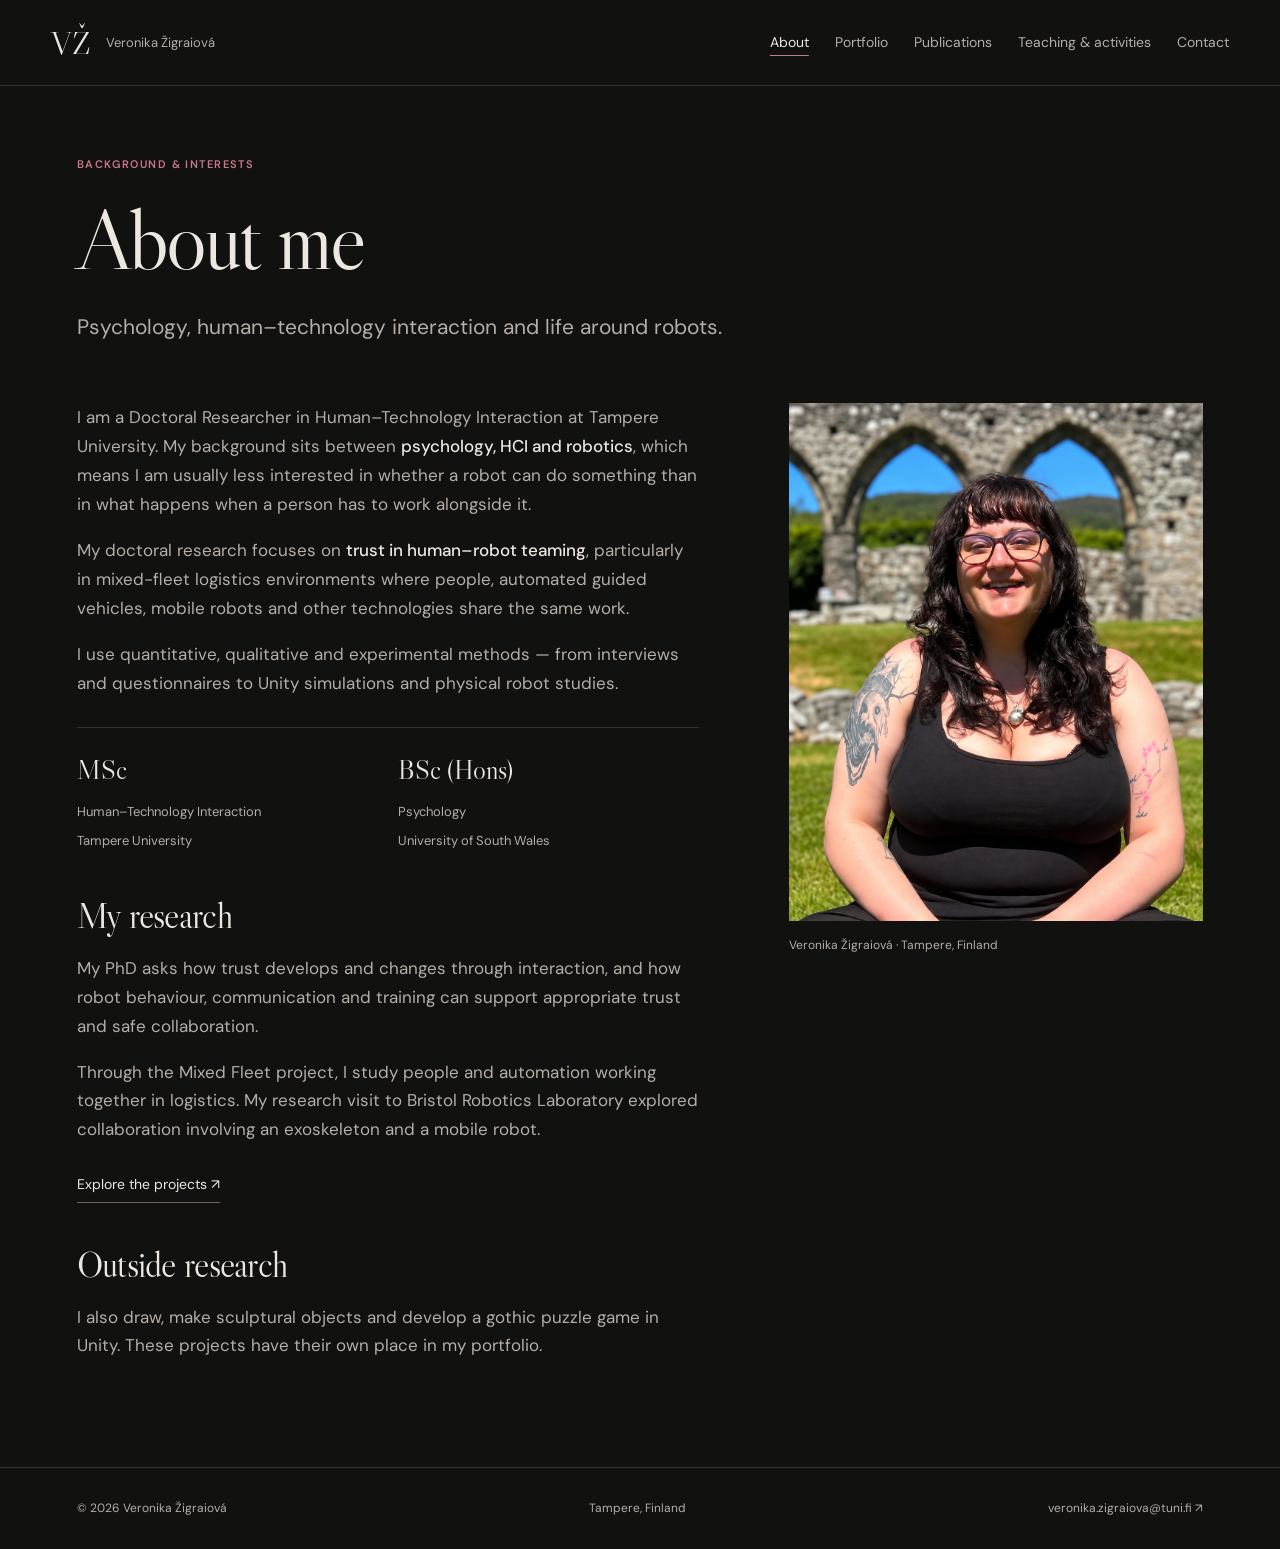
==== about.html @ 332062ba "Add files via upload" ====
<!doctype html><html lang="en"><head><meta charset="utf-8"><meta name="viewport" content="width=device-width, initial-scale=1"><title>About — Veronika Žigraiová</title><meta name="description" content="About. Research, design and creative work by Veronika Žigraiová, doctoral researcher in human–technology interaction."><link rel="preconnect" href="https://fonts.googleapis.com"><link rel="preconnect" href="https://fonts.gstatic.com" crossorigin><link href="https://fonts.googleapis.com/css2?family=DM+Sans:wght@400;500;600&family=Libre+Caslon+Display&display=swap" rel="stylesheet"><link rel="stylesheet" href="styles.css"></head><body><a class="skip" href="#main">Skip to content</a>
<header class="site-header"><a class="wordmark" href="index.html" aria-label="Veronika Žigraiová — home">VŽ<span>Veronika Žigraiová</span></a><button class="menu" aria-controls="navigation" aria-expanded="false" hidden>Menu</button>
<nav id="navigation" aria-label="Main navigation"><a href="about.html" aria-current="page">About</a><a href="portfolio.html">Portfolio</a><a href="publications.html">Publications</a><a href="teaching.html">Teaching & activities</a><a href="contact.html">Contact</a></nav>
</header>

<main id="main">
<section class="page-heading wrap">
<p class="eyebrow">Background & interests</p>

<h1>About me</h1>

<p class="lead">Psychology, human–technology interaction and life around robots.</p>
</section>

<section class="wrap bio"><div class="prose">
        
<p>I am a Doctoral Researcher in Human–Technology Interaction at Tampere University. My background sits between <strong>psychology, HCI and robotics</strong>, which means I am usually less interested in whether a robot can do something than in what happens when a person has to work alongside it.</p>

        
<p>My doctoral research focuses on <strong>trust in human–robot teaming</strong>, particularly in mixed-fleet logistics environments where people, automated guided vehicles, mobile robots and other technologies share the same work.</p>

        
<p>I use quantitative, qualitative and experimental methods — from interviews and questionnaires to Unity simulations and physical robot studies.</p>

        <div class="credentials">
          <div>
            <b>MSc</b>
            <span>Human–Technology Interaction<br>Tampere University</span>
          </div>
          <div>
            <b>BSc (Hons)</b>
            <span>Psychology<br>University of South Wales</span>
          </div>
        </div>
      
<h2>My research</h2>

<p>My PhD asks how trust develops and changes through interaction, and how robot behaviour, communication and training can support appropriate trust and safe collaboration.</p>

<p>Through the Mixed Fleet project, I study people and automation working together in logistics. My research visit to Bristol Robotics Laboratory explored collaboration involving an exoskeleton and a mobile robot.</p>
<a class="read-link" href="portfolio.html">Explore the projects ↗</a>
<h2>Outside research</h2>

<p>I also draw, make sculptural objects and develop a gothic puzzle game in Unity. These projects have their own place in my portfolio.</p>
</div>
<aside><img class="portrait" src="veronika.png" alt="Veronika sitting outdoors beneath stone arches">
<p class="caption">Veronika Žigraiová · Tampere, Finland</p>
</aside>
</section>
</main>

<footer><a href="index.html">© 2026 Veronika Žigraiová</a><span>Tampere, Finland</span><a href="mailto:veronika.zigraiova@tuni.fi">veronika.zigraiova@tuni.fi ↗</a></footer>
<script src="script.js"></script></body></html>
---- styles.css ----
:root{--bg:#111110;--panel:#181715;--ink:#ece8e0;--muted:#b5aea5;--accent:#c97983;--wine:#7b1f2b;--line:#34312e;--serif:'Libre Caslon Display',Georgia,serif;--sans:'DM Sans',Arial,sans-serif}*{box-sizing:border-box}body{margin:0;background:var(--bg);color:var(--ink);font:16px/1.7 var(--sans)}a{color:inherit;text-underline-offset:5px}img{display:block;max-width:100%;height:auto}button{font:inherit;cursor:pointer}h1,h2,h3,p{margin-top:0}h1,h2,h3{line-height:1.1;font-weight:400}h1,h2,h3{font-family:var(--serif)}h1{font-size:clamp(50px,6.7vw,94px);letter-spacing:-.035em;margin-bottom:25px}h2{font-size:42px;letter-spacing:-.02em}h3{font-size:28px}p{color:var(--muted)}a:focus-visible,button:focus-visible{outline:2px solid var(--accent);outline-offset:6px}.wrap{width:min(1180px,88%);margin-inline:auto}.site-header{min-height:86px;padding:18px 4%;display:flex;gap:30px;align-items:center;justify-content:space-between;background:#111110;border-bottom:1px solid var(--line)}.wordmark{display:flex;align-items:center;gap:15px;text-decoration:none;font:32px var(--serif);white-space:nowrap}.wordmark span{font:13px var(--sans);color:var(--muted)}nav{display:flex;gap:26px;align-items:center}nav a{font-size:14px;text-decoration:none;color:var(--muted)}nav a:hover,nav a[aria-current]{color:var(--ink)}nav a[aria-current]{text-decoration:underline;text-decoration-color:var(--accent);text-underline-offset:8px}.menu{display:none}.eyebrow{font:11px/1.6 var(--sans);font-weight:600;letter-spacing:.13em;text-transform:uppercase;color:var(--accent);margin-bottom:18px}.home-hero{position:relative;min-height:560px;height:70vh;max-height:760px;display:flex;align-items:center;isolation:isolate}.home-hero>img{position:absolute;inset:0;width:100%;height:100%;object-fit:cover;object-position:50% 15%;z-index:-2}.hero-shade{position:absolute;inset:0;background:linear-gradient(90deg,rgba(8,8,8,.88),rgba(8,8,8,.3)),linear-gradient(0deg,#111110,transparent 30%);z-index:-1}.hero-text h1{font-size:clamp(65px,8vw,120px);margin:22px 0;line-height:.9}.hero-text h1 em{font-style:normal;color:#d1c7bb}.hero-text>p:last-child{font-size:21px;color:var(--ink);line-height:1.5}.hero-text .eyebrow{color:#e9b2ba}.intro{max-width:740px;padding-block:80px;text-align:center}.intro h2{font-size:48px}.intro p:not(.eyebrow){font-size:18px}.read-link{display:inline-block;text-decoration:none;border-bottom:1px solid #805a60;padding-bottom:5px;font-size:14px;margin-top:12px}.read-link:hover{color:var(--accent)}.work-section{padding-block:55px 90px}.section-top{display:flex;justify-content:space-between;align-items:center;gap:30px;margin-bottom:30px}.section-top h2{margin-bottom:0}.section-top .eyebrow{margin-bottom:10px}.cards{display:grid;grid-template-columns:repeat(3,minmax(0,1fr));gap:28px}.card{background:var(--panel);border-bottom:1px solid var(--line);min-width:0;display:flex;flex-direction:column}.card-image{display:block;overflow:hidden;background:#24211f}.card-image img{width:100%;height:250px;object-fit:cover;transition:transform .25s ease}.card-image:hover img{transform:scale(1.025)}.card-copy{padding:24px;display:flex;flex-direction:column;flex:1}.card .eyebrow{font-size:10px;margin-bottom:12px}.card h2{font-size:30px;line-height:1.15;margin-bottom:16px}.card h2 a{text-decoration:none}.card h2 a:hover{color:var(--accent)}.card p{font-size:14px}.card .tags{margin-top:auto}.card .read-link{align-self:flex-start;margin-top:22px}.tags{display:flex;flex-wrap:wrap;gap:7px}.tags span{font-size:11px;color:#c9c0b8;border:1px solid #51443f;border-radius:20px;padding:3px 10px}.home-bottom{display:grid;grid-template-columns:1.3fr 1fr;gap:10%;padding-block:60px 90px;border-top:1px solid var(--line)}.page-heading{padding-block:70px 40px;max-width:1180px}.page-heading h1{max-width:1000px}.lead{font-size:21px;max-width:790px;line-height:1.55;margin-bottom:0}.bio{display:grid;grid-template-columns:1.5fr 1fr;gap:8%;padding-block:20px 90px}.prose{font-size:17px;max-width:760px}.prose h2{font-size:36px;margin-top:42px;margin-bottom:18px}.prose h2:first-child{margin-top:0}.prose strong{color:var(--ink);font-weight:500}.portrait{width:100%;max-height:570px;object-fit:cover}.caption,figcaption{font-size:12px;color:var(--muted);margin-top:14px}.credentials{display:grid;grid-template-columns:1fr 1fr;gap:20px;border-top:1px solid var(--line);padding-top:25px;margin-top:30px}.credentials b{display:block;font:27px var(--serif);margin-bottom:10px}.credentials span{font-size:13px;color:var(--muted)}.filters{display:flex;flex-wrap:wrap;gap:10px;margin-bottom:32px}.filters button{color:var(--ink);background:transparent;border:1px solid var(--line);padding:10px 18px;border-radius:30px;font-size:13px}.filters button[aria-pressed=true]{background:var(--wine);border-color:var(--wine)}.project-figure{margin:32px 0 55px}.project-figure img{width:100%;max-height:650px;object-fit:contain;background:var(--panel)}.project-layout{display:grid;grid-template-columns:minmax(0,2fr) minmax(240px,1fr);gap:8%;padding-bottom:40px}.project-aside{align-self:start;background:var(--panel);padding:30px;border-top:2px solid var(--wine)}.project-aside h2{font-size:28px}.project-aside p{font-size:14px}.project-aside .read-link{display:block;margin-top:25px}.related{grid-template-columns:repeat(2,minmax(0,1fr));max-width:780px}.publications{padding-block:10px 90px}.pub-list article{display:grid;grid-template-columns:100px minmax(0,1fr);gap:30px;padding:32px 0;border-top:1px solid var(--line)}.pub-list h3{font-size:29px;margin-bottom:12px}.pub-list p{font-size:14px;margin-bottom:6px}.pub-list a{color:var(--accent);font-size:13px}.year{font-size:13px;color:var(--accent)}.teaching{margin-left:6%;padding-bottom:40px}.activity-grid{display:grid;grid-template-columns:repeat(3,minmax(0,1fr));gap:30px;padding-bottom:90px}.activity-grid img{width:100%;height:290px;object-fit:cover;margin-bottom:25px}.activity-grid h2{font-size:30px}.activity-grid p{font-size:15px}.contact-layout{display:grid;grid-template-columns:1.5fr 1fr;gap:8%;padding-block:30px 100px;align-items:center}.email{font:clamp(23px,2.4vw,35px)/1.4 var(--serif);overflow-wrap:anywhere}.contact-layout p{margin-top:32px}.contact-layout .portrait{max-height:400px;object-fit:contain}footer{padding:30px 6%;border-top:1px solid var(--line);display:flex;gap:20px;justify-content:space-between;flex-wrap:wrap;color:var(--muted);font-size:12px}footer a{text-decoration:none}.skip{position:absolute;top:-100px;left:15px;padding:12px;background:var(--ink);color:var(--bg);z-index:10}.skip:focus{top:10px}.sr-only{position:absolute;width:1px;height:1px;overflow:hidden;clip-path:inset(50%)}[hidden]{display:none!important}@media(max-width:1000px){.wordmark span{display:none}nav{gap:16px}.cards{grid-template-columns:repeat(2,minmax(0,1fr))}.home-hero{height:60vh}.activity-grid{gap:20px}.activity-grid img{height:230px}}@media(max-width:700px){.site-header{flex-wrap:wrap;gap:14px;padding:16px 6%;min-height:72px}.menu:not([hidden]){display:block;margin-left:auto;border:1px solid var(--line);padding:6px 15px;background:none;color:var(--ink)}nav{width:100%;flex-wrap:wrap;gap:14px 22px}body.js nav{display:none}body.js nav.open{display:flex}.home-hero{height:570px;min-height:0}.home-hero>img{object-position:60% center}.hero-shade{background:linear-gradient(90deg,rgba(8,8,8,.86),rgba(8,8,8,.4)),linear-gradient(0deg,#111110,transparent 40%)}.hero-text .eyebrow{font-size:10px}.hero-text h1{font-size:72px}.hero-text>p:last-child{font-size:19px}.intro{padding-block:55px}.intro h2{font-size:38px}.intro p:not(.eyebrow){font-size:16px}.cards,.related,.bio,.project-layout,.home-bottom,.contact-layout,.activity-grid{grid-template-columns:1fr}.card-image img{height:260px}.card h2{font-size:32px}.section-top{align-items:flex-start;flex-direction:column;gap:8px}.section-top h2{font-size:38px}.page-heading{padding-block:45px 30px}.page-heading h1{font-size:51px}.lead{font-size:18px}.bio{gap:40px}.bio aside{max-width:380px}.work-section{padding-block:30px 60px}.project-layout{gap:35px}.project-figure{margin-bottom:35px}.project-aside{padding:25px}.home-bottom{gap:45px;padding-block:40px 60px}.home-bottom h2{font-size:36px}.pub-list article{grid-template-columns:1fr;gap:8px}.pub-list h3{font-size:27px}.activity-grid{gap:40px}.activity-grid img{height:auto;max-height:420px}.contact-layout{gap:35px}.credentials{grid-template-columns:1fr}.contact-layout p{margin-top:15px}footer{flex-direction:column;gap:8px}}@media(prefers-reduced-motion:reduce){*{transition:none!important}}
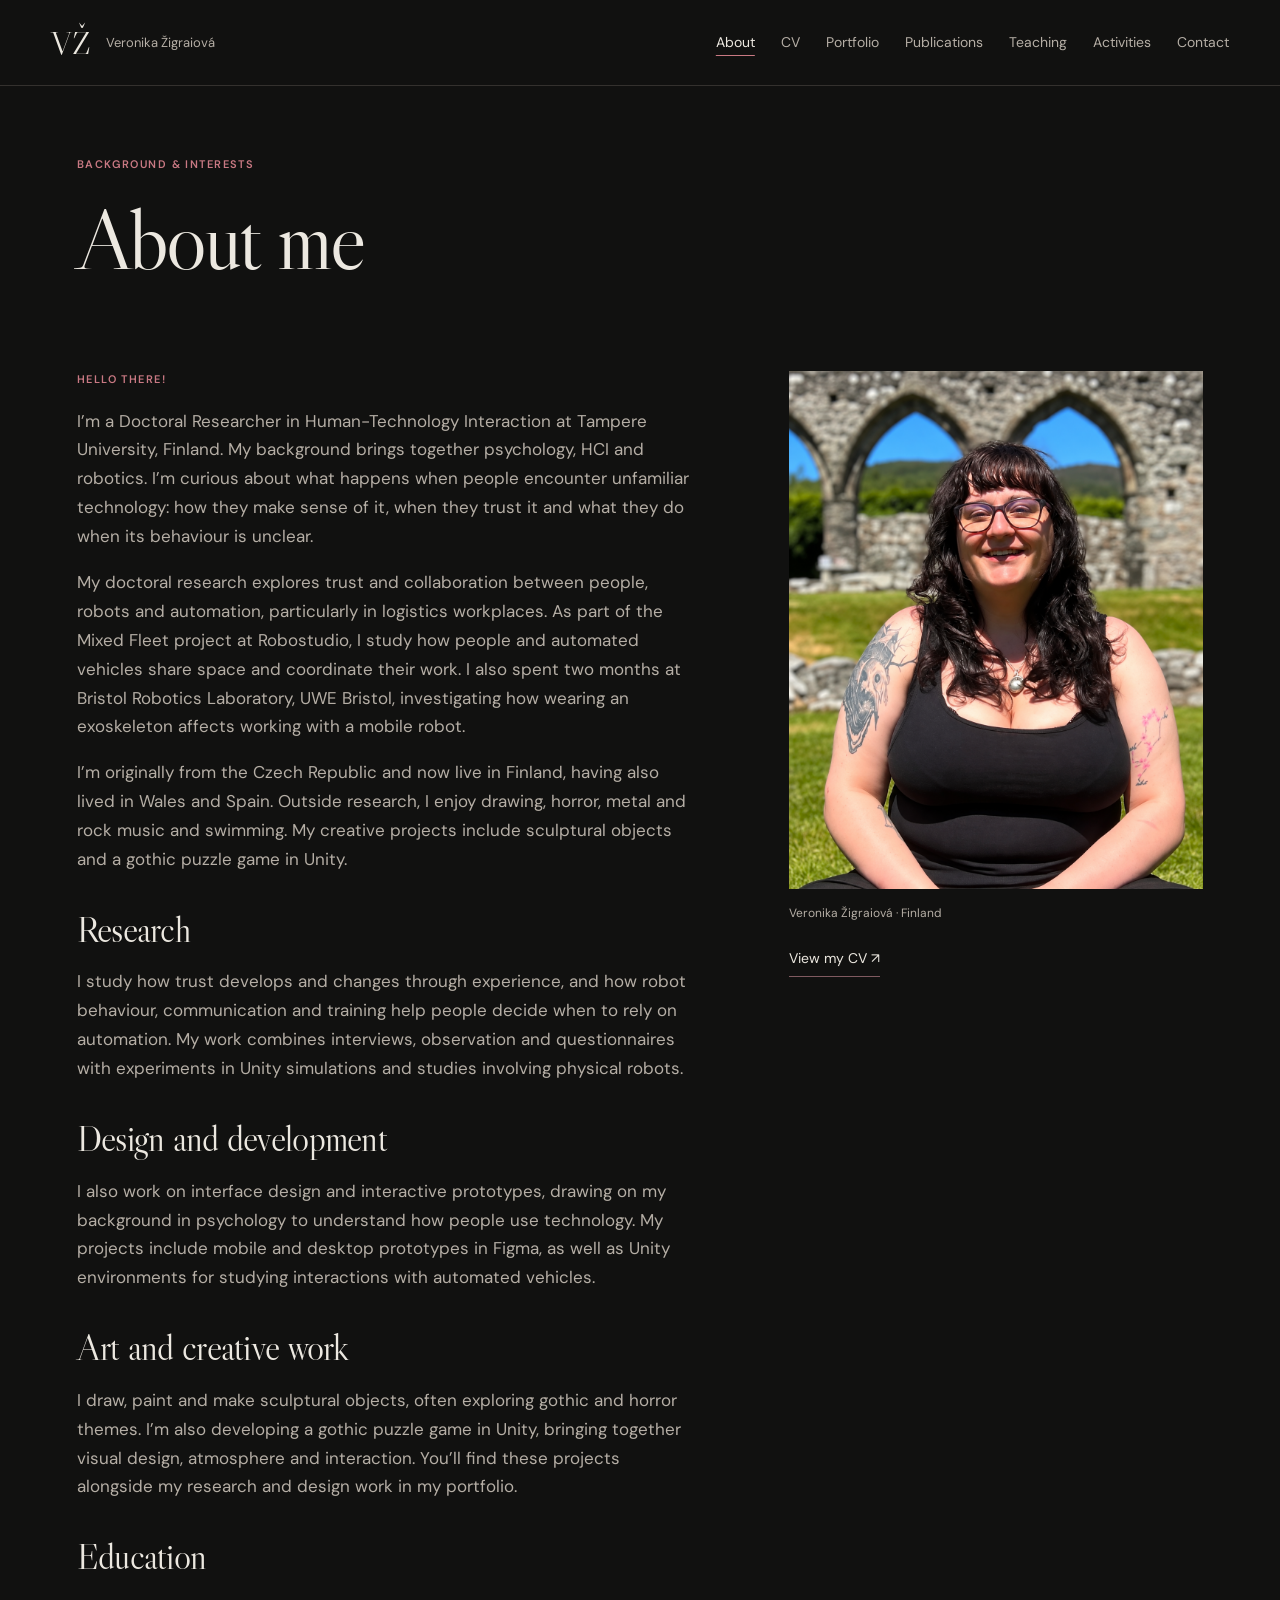
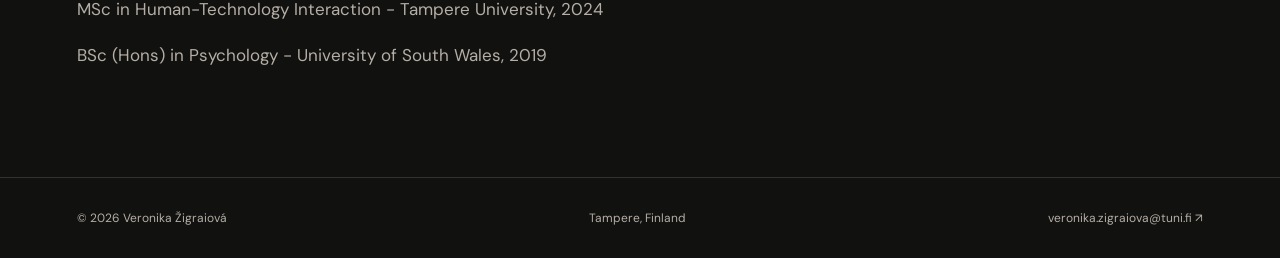
==== commit af7e4134: "Add files via upload" ====
--- a/about.html
+++ b/about.html
@@ -1,52 +1,10 @@
-<!doctype html><html lang="en"><head><meta charset="utf-8"><meta name="viewport" content="width=device-width, initial-scale=1"><title>About — Veronika Žigraiová</title><meta name="description" content="About. Research, design and creative work by Veronika Žigraiová, doctoral researcher in human–technology interaction."><link rel="preconnect" href="https://fonts.googleapis.com"><link rel="preconnect" href="https://fonts.gstatic.com" crossorigin><link href="https://fonts.googleapis.com/css2?family=DM+Sans:wght@400;500;600&family=Libre+Caslon+Display&display=swap" rel="stylesheet"><link rel="stylesheet" href="styles.css"></head><body><a class="skip" href="#main">Skip to content</a>
-<header class="site-header"><a class="wordmark" href="index.html" aria-label="Veronika Žigraiová — home">VŽ<span>Veronika Žigraiová</span></a><button class="menu" aria-controls="navigation" aria-expanded="false" hidden>Menu</button>
-<nav id="navigation" aria-label="Main navigation"><a href="about.html" aria-current="page">About</a><a href="portfolio.html">Portfolio</a><a href="publications.html">Publications</a><a href="teaching.html">Teaching & activities</a><a href="contact.html">Contact</a></nav>
+<!doctype html><html lang="en"><head><meta charset="utf-8"><meta name="viewport" content="width=device-width, initial-scale=1"><title>About | Veronika Žigraiová</title><meta name="description" content="About. Research, design and creative work by Veronika Žigraiová."><link rel="preconnect" href="https://fonts.googleapis.com"><link rel="preconnect" href="https://fonts.gstatic.com" crossorigin><link href="https://fonts.googleapis.com/css2?family=DM+Sans:wght@400;500;600&family=Libre+Caslon+Display&family=Libre+Caslon+Text:ital,wght@1,400&family=Caveat:wght@400;600&display=swap" rel="stylesheet"><link rel="stylesheet" href="styles.css"></head><body><a class="skip" href="#main">Skip to content</a>
+<header class="site-header"><a class="wordmark" href="index.html" aria-label="Veronika Žigraiová · home">VŽ<span>Veronika Žigraiová</span></a><button class="menu" aria-controls="navigation" aria-expanded="false" hidden>Menu</button>
+<nav id="navigation" aria-label="Main navigation"><a href="about.html" aria-current="page">About</a><a href="cv.html">CV</a><a href="portfolio.html">Portfolio</a><a href="publications.html">Publications</a><a href="teaching.html">Teaching</a><a href="activities.html">Activities</a><a href="contact.html">Contact</a></nav>
 </header>
 
 <main id="main">
-<section class="page-heading wrap">
-<p class="eyebrow">Background & interests</p>
-
-<h1>About me</h1>
-
-<p class="lead">Psychology, human–technology interaction and life around robots.</p>
-</section>
-
-<section class="wrap bio"><div class="prose">
-        
-<p>I am a Doctoral Researcher in Human–Technology Interaction at Tampere University. My background sits between <strong>psychology, HCI and robotics</strong>, which means I am usually less interested in whether a robot can do something than in what happens when a person has to work alongside it.</p>
-
-        
-<p>My doctoral research focuses on <strong>trust in human–robot teaming</strong>, particularly in mixed-fleet logistics environments where people, automated guided vehicles, mobile robots and other technologies share the same work.</p>
-
-        
-<p>I use quantitative, qualitative and experimental methods — from interviews and questionnaires to Unity simulations and physical robot studies.</p>
-
-        <div class="credentials">
-          <div>
-            <b>MSc</b>
-            <span>Human–Technology Interaction<br>Tampere University</span>
-          </div>
-          <div>
-            <b>BSc (Hons)</b>
-            <span>Psychology<br>University of South Wales</span>
-          </div>
-        </div>
-      
-<h2>My research</h2>
-
-<p>My PhD asks how trust develops and changes through interaction, and how robot behaviour, communication and training can support appropriate trust and safe collaboration.</p>
-
-<p>Through the Mixed Fleet project, I study people and automation working together in logistics. My research visit to Bristol Robotics Laboratory explored collaboration involving an exoskeleton and a mobile robot.</p>
-<a class="read-link" href="portfolio.html">Explore the projects ↗</a>
-<h2>Outside research</h2>
-
-<p>I also draw, make sculptural objects and develop a gothic puzzle game in Unity. These projects have their own place in my portfolio.</p>
-</div>
-<aside><img class="portrait" src="veronika.png" alt="Veronika sitting outdoors beneath stone arches">
-<p class="caption">Veronika Žigraiová · Tampere, Finland</p>
-</aside>
-</section>
+<section class="page-heading wrap"><p class="eyebrow">Background &amp; interests</p><h1>About me</h1></section><section class="wrap bio"><div class="prose"><p class="eyebrow">Hello there!</p><p>I’m a Doctoral Researcher in Human-Technology Interaction at Tampere University, Finland. My background brings together psychology, HCI and robotics. I’m curious about what happens when people encounter unfamiliar technology: how they make sense of it, when they trust it and what they do when its behaviour is unclear.</p><p>My doctoral research explores trust and collaboration between people, robots and automation, particularly in logistics workplaces. As part of the Mixed Fleet project at Robostudio, I study how people and automated vehicles share space and coordinate their work. I also spent two months at Bristol Robotics Laboratory, UWE Bristol, investigating how wearing an exoskeleton affects working with a mobile robot.</p><p>I’m originally from the Czech Republic and now live in Finland, having also lived in Wales and Spain. Outside research, I enjoy drawing, horror, metal and rock music and swimming. My creative projects include sculptural objects and a gothic puzzle game in Unity.</p><h2>Research</h2><p>I study how trust develops and changes through experience, and how robot behaviour, communication and training help people decide when to rely on automation. My work combines interviews, observation and questionnaires with experiments in Unity simulations and studies involving physical robots.</p><h2>Design and development</h2><p>I also work on interface design and interactive prototypes, drawing on my background in psychology to understand how people use technology. My projects include mobile and desktop prototypes in Figma, as well as Unity environments for studying interactions with automated vehicles.</p><h2>Art and creative work</h2><p>I draw, paint and make sculptural objects, often exploring gothic and horror themes. I’m also developing a gothic puzzle game in Unity, bringing together visual design, atmosphere and interaction. You’ll find these projects alongside my research and design work in my portfolio.</p><h2>Education</h2><p>MSc in Human-Technology Interaction - Tampere University, 2024</p><p>BSc (Hons) in Psychology - University of South Wales, 2019</p></div><aside><img class="portrait" src="veronika.png" alt="Veronika sitting outdoors beneath stone arches"><p class="caption">Veronika Žigraiová · Finland</p><a class="read-link" href="cv.html">View my CV ↗</a></aside></section>
 </main>
 
 <footer><a href="index.html">© 2026 Veronika Žigraiová</a><span>Tampere, Finland</span><a href="mailto:veronika.zigraiova@tuni.fi">veronika.zigraiova@tuni.fi ↗</a></footer>
--- a/styles.css
+++ b/styles.css
@@ -1 +1,7 @@
-:root{--bg:#111110;--panel:#181715;--ink:#ece8e0;--muted:#b5aea5;--accent:#c97983;--wine:#7b1f2b;--line:#34312e;--serif:'Libre Caslon Display',Georgia,serif;--sans:'DM Sans',Arial,sans-serif}*{box-sizing:border-box}body{margin:0;background:var(--bg);color:var(--ink);font:16px/1.7 var(--sans)}a{color:inherit;text-underline-offset:5px}img{display:block;max-width:100%;height:auto}button{font:inherit;cursor:pointer}h1,h2,h3,p{margin-top:0}h1,h2,h3{line-height:1.1;font-weight:400}h1,h2,h3{font-family:var(--serif)}h1{font-size:clamp(50px,6.7vw,94px);letter-spacing:-.035em;margin-bottom:25px}h2{font-size:42px;letter-spacing:-.02em}h3{font-size:28px}p{color:var(--muted)}a:focus-visible,button:focus-visible{outline:2px solid var(--accent);outline-offset:6px}.wrap{width:min(1180px,88%);margin-inline:auto}.site-header{min-height:86px;padding:18px 4%;display:flex;gap:30px;align-items:center;justify-content:space-between;background:#111110;border-bottom:1px solid var(--line)}.wordmark{display:flex;align-items:center;gap:15px;text-decoration:none;font:32px var(--serif);white-space:nowrap}.wordmark span{font:13px var(--sans);color:var(--muted)}nav{display:flex;gap:26px;align-items:center}nav a{font-size:14px;text-decoration:none;color:var(--muted)}nav a:hover,nav a[aria-current]{color:var(--ink)}nav a[aria-current]{text-decoration:underline;text-decoration-color:var(--accent);text-underline-offset:8px}.menu{display:none}.eyebrow{font:11px/1.6 var(--sans);font-weight:600;letter-spacing:.13em;text-transform:uppercase;color:var(--accent);margin-bottom:18px}.home-hero{position:relative;min-height:560px;height:70vh;max-height:760px;display:flex;align-items:center;isolation:isolate}.home-hero>img{position:absolute;inset:0;width:100%;height:100%;object-fit:cover;object-position:50% 15%;z-index:-2}.hero-shade{position:absolute;inset:0;background:linear-gradient(90deg,rgba(8,8,8,.88),rgba(8,8,8,.3)),linear-gradient(0deg,#111110,transparent 30%);z-index:-1}.hero-text h1{font-size:clamp(65px,8vw,120px);margin:22px 0;line-height:.9}.hero-text h1 em{font-style:normal;color:#d1c7bb}.hero-text>p:last-child{font-size:21px;color:var(--ink);line-height:1.5}.hero-text .eyebrow{color:#e9b2ba}.intro{max-width:740px;padding-block:80px;text-align:center}.intro h2{font-size:48px}.intro p:not(.eyebrow){font-size:18px}.read-link{display:inline-block;text-decoration:none;border-bottom:1px solid #805a60;padding-bottom:5px;font-size:14px;margin-top:12px}.read-link:hover{color:var(--accent)}.work-section{padding-block:55px 90px}.section-top{display:flex;justify-content:space-between;align-items:center;gap:30px;margin-bottom:30px}.section-top h2{margin-bottom:0}.section-top .eyebrow{margin-bottom:10px}.cards{display:grid;grid-template-columns:repeat(3,minmax(0,1fr));gap:28px}.card{background:var(--panel);border-bottom:1px solid var(--line);min-width:0;display:flex;flex-direction:column}.card-image{display:block;overflow:hidden;background:#24211f}.card-image img{width:100%;height:250px;object-fit:cover;transition:transform .25s ease}.card-image:hover img{transform:scale(1.025)}.card-copy{padding:24px;display:flex;flex-direction:column;flex:1}.card .eyebrow{font-size:10px;margin-bottom:12px}.card h2{font-size:30px;line-height:1.15;margin-bottom:16px}.card h2 a{text-decoration:none}.card h2 a:hover{color:var(--accent)}.card p{font-size:14px}.card .tags{margin-top:auto}.card .read-link{align-self:flex-start;margin-top:22px}.tags{display:flex;flex-wrap:wrap;gap:7px}.tags span{font-size:11px;color:#c9c0b8;border:1px solid #51443f;border-radius:20px;padding:3px 10px}.home-bottom{display:grid;grid-template-columns:1.3fr 1fr;gap:10%;padding-block:60px 90px;border-top:1px solid var(--line)}.page-heading{padding-block:70px 40px;max-width:1180px}.page-heading h1{max-width:1000px}.lead{font-size:21px;max-width:790px;line-height:1.55;margin-bottom:0}.bio{display:grid;grid-template-columns:1.5fr 1fr;gap:8%;padding-block:20px 90px}.prose{font-size:17px;max-width:760px}.prose h2{font-size:36px;margin-top:42px;margin-bottom:18px}.prose h2:first-child{margin-top:0}.prose strong{color:var(--ink);font-weight:500}.portrait{width:100%;max-height:570px;object-fit:cover}.caption,figcaption{font-size:12px;color:var(--muted);margin-top:14px}.credentials{display:grid;grid-template-columns:1fr 1fr;gap:20px;border-top:1px solid var(--line);padding-top:25px;margin-top:30px}.credentials b{display:block;font:27px var(--serif);margin-bottom:10px}.credentials span{font-size:13px;color:var(--muted)}.filters{display:flex;flex-wrap:wrap;gap:10px;margin-bottom:32px}.filters button{color:var(--ink);background:transparent;border:1px solid var(--line);padding:10px 18px;border-radius:30px;font-size:13px}.filters button[aria-pressed=true]{background:var(--wine);border-color:var(--wine)}.project-figure{margin:32px 0 55px}.project-figure img{width:100%;max-height:650px;object-fit:contain;background:var(--panel)}.project-layout{display:grid;grid-template-columns:minmax(0,2fr) minmax(240px,1fr);gap:8%;padding-bottom:40px}.project-aside{align-self:start;background:var(--panel);padding:30px;border-top:2px solid var(--wine)}.project-aside h2{font-size:28px}.project-aside p{font-size:14px}.project-aside .read-link{display:block;margin-top:25px}.related{grid-template-columns:repeat(2,minmax(0,1fr));max-width:780px}.publications{padding-block:10px 90px}.pub-list article{display:grid;grid-template-columns:100px minmax(0,1fr);gap:30px;padding:32px 0;border-top:1px solid var(--line)}.pub-list h3{font-size:29px;margin-bottom:12px}.pub-list p{font-size:14px;margin-bottom:6px}.pub-list a{color:var(--accent);font-size:13px}.year{font-size:13px;color:var(--accent)}.teaching{margin-left:6%;padding-bottom:40px}.activity-grid{display:grid;grid-template-columns:repeat(3,minmax(0,1fr));gap:30px;padding-bottom:90px}.activity-grid img{width:100%;height:290px;object-fit:cover;margin-bottom:25px}.activity-grid h2{font-size:30px}.activity-grid p{font-size:15px}.contact-layout{display:grid;grid-template-columns:1.5fr 1fr;gap:8%;padding-block:30px 100px;align-items:center}.email{font:clamp(23px,2.4vw,35px)/1.4 var(--serif);overflow-wrap:anywhere}.contact-layout p{margin-top:32px}.contact-layout .portrait{max-height:400px;object-fit:contain}footer{padding:30px 6%;border-top:1px solid var(--line);display:flex;gap:20px;justify-content:space-between;flex-wrap:wrap;color:var(--muted);font-size:12px}footer a{text-decoration:none}.skip{position:absolute;top:-100px;left:15px;padding:12px;background:var(--ink);color:var(--bg);z-index:10}.skip:focus{top:10px}.sr-only{position:absolute;width:1px;height:1px;overflow:hidden;clip-path:inset(50%)}[hidden]{display:none!important}@media(max-width:1000px){.wordmark span{display:none}nav{gap:16px}.cards{grid-template-columns:repeat(2,minmax(0,1fr))}.home-hero{height:60vh}.activity-grid{gap:20px}.activity-grid img{height:230px}}@media(max-width:700px){.site-header{flex-wrap:wrap;gap:14px;padding:16px 6%;min-height:72px}.menu:not([hidden]){display:block;margin-left:auto;border:1px solid var(--line);padding:6px 15px;background:none;color:var(--ink)}nav{width:100%;flex-wrap:wrap;gap:14px 22px}body.js nav{display:none}body.js nav.open{display:flex}.home-hero{height:570px;min-height:0}.home-hero>img{object-position:60% center}.hero-shade{background:linear-gradient(90deg,rgba(8,8,8,.86),rgba(8,8,8,.4)),linear-gradient(0deg,#111110,transparent 40%)}.hero-text .eyebrow{font-size:10px}.hero-text h1{font-size:72px}.hero-text>p:last-child{font-size:19px}.intro{padding-block:55px}.intro h2{font-size:38px}.intro p:not(.eyebrow){font-size:16px}.cards,.related,.bio,.project-layout,.home-bottom,.contact-layout,.activity-grid{grid-template-columns:1fr}.card-image img{height:260px}.card h2{font-size:32px}.section-top{align-items:flex-start;flex-direction:column;gap:8px}.section-top h2{font-size:38px}.page-heading{padding-block:45px 30px}.page-heading h1{font-size:51px}.lead{font-size:18px}.bio{gap:40px}.bio aside{max-width:380px}.work-section{padding-block:30px 60px}.project-layout{gap:35px}.project-figure{margin-bottom:35px}.project-aside{padding:25px}.home-bottom{gap:45px;padding-block:40px 60px}.home-bottom h2{font-size:36px}.pub-list article{grid-template-columns:1fr;gap:8px}.pub-list h3{font-size:27px}.activity-grid{gap:40px}.activity-grid img{height:auto;max-height:420px}.contact-layout{gap:35px}.credentials{grid-template-columns:1fr}.contact-layout p{margin-top:15px}footer{flex-direction:column;gap:8px}}@media(prefers-reduced-motion:reduce){*{transition:none!important}}
+:root{--bg:#111110;--panel:#181715;--ink:#ece8e0;--muted:#b5aea5;--accent:#c97983;--wine:#7b1f2b;--line:#34312e;--serif:'Libre Caslon Display',Georgia,serif;--sans:'DM Sans',Arial,sans-serif}*{box-sizing:border-box}body{margin:0;background:var(--bg);color:var(--ink);font:16px/1.7 var(--sans)}a{color:inherit;text-underline-offset:5px}img{display:block;max-width:100%;height:auto}button{font:inherit;cursor:pointer}h1,h2,h3,p{margin-top:0}h1,h2,h3{line-height:1.1;font-weight:400}h1,h2,h3{font-family:var(--serif)}h1{font-size:clamp(50px,6.7vw,94px);letter-spacing:-.035em;margin-bottom:25px}h2{font-size:42px;letter-spacing:-.02em}h3{font-size:28px}p{color:var(--muted)}a:focus-visible,button:focus-visible{outline:2px solid var(--accent);outline-offset:6px}.wrap{width:min(1180px,88%);margin-inline:auto}.site-header{min-height:86px;padding:18px 4%;display:flex;gap:30px;align-items:center;justify-content:space-between;background:#111110;border-bottom:1px solid var(--line)}.wordmark{display:flex;align-items:center;gap:15px;text-decoration:none;font:32px var(--serif);white-space:nowrap}.wordmark span{font:13px var(--sans);color:var(--muted)}nav{display:flex;gap:26px;align-items:center}nav a{font-size:14px;text-decoration:none;color:var(--muted)}nav a:hover,nav a[aria-current]{color:var(--ink)}nav a[aria-current]{text-decoration:underline;text-decoration-color:var(--accent);text-underline-offset:8px}.menu{display:none}.eyebrow{font:11px/1.6 var(--sans);font-weight:600;letter-spacing:.13em;text-transform:uppercase;color:var(--accent);margin-bottom:18px}.home-hero{position:relative;min-height:560px;height:70vh;max-height:760px;display:flex;align-items:center;isolation:isolate}.home-hero>img{position:absolute;inset:0;width:100%;height:100%;object-fit:cover;object-position:50% 15%;z-index:-2}.hero-shade{position:absolute;inset:0;background:linear-gradient(90deg,rgba(8,8,8,.88),rgba(8,8,8,.3)),linear-gradient(0deg,#111110,transparent 30%);z-index:-1}.hero-text h1{font-size:clamp(65px,8vw,120px);margin:22px 0;line-height:.9}.hero-text h1 em{font-style:normal;color:#d1c7bb}.hero-text>p:last-child{font-size:21px;color:var(--ink);line-height:1.5}.hero-text .eyebrow{color:#e9b2ba}.intro{max-width:740px;padding-block:80px;text-align:center}.intro h2{font-size:48px}.intro p:not(.eyebrow){font-size:18px}.read-link{display:inline-block;text-decoration:none;border-bottom:1px solid #805a60;padding-bottom:5px;font-size:14px;margin-top:12px}.read-link:hover{color:var(--accent)}.work-section{padding-block:55px 90px}.section-top{display:flex;justify-content:space-between;align-items:center;gap:30px;margin-bottom:30px}.section-top h2{margin-bottom:0}.section-top .eyebrow{margin-bottom:10px}.cards{display:grid;grid-template-columns:repeat(3,minmax(0,1fr));gap:28px}.card{background:var(--panel);border-bottom:1px solid var(--line);min-width:0;display:flex;flex-direction:column}.card-image{display:block;overflow:hidden;background:#24211f}.card-image img{width:100%;height:250px;object-fit:cover;transition:transform .25s ease}.card-image:hover img{transform:scale(1.025)}.card-copy{padding:24px;display:flex;flex-direction:column;flex:1}.card .eyebrow{font-size:10px;margin-bottom:12px}.card h2{font-size:30px;line-height:1.15;margin-bottom:16px}.card h2 a{text-decoration:none}.card h2 a:hover{color:var(--accent)}.card p{font-size:14px}.card .tags{margin-top:auto}.card .read-link{align-self:flex-start;margin-top:22px}.tags{display:flex;flex-wrap:wrap;gap:7px}.tags span{font-size:11px;color:#c9c0b8;border:1px solid #51443f;border-radius:20px;padding:3px 10px}.home-bottom{display:grid;grid-template-columns:1.3fr 1fr;gap:10%;padding-block:60px 90px;border-top:1px solid var(--line)}.page-heading{padding-block:70px 40px;max-width:1180px}.page-heading h1{max-width:1000px}.lead{font-size:21px;max-width:790px;line-height:1.55;margin-bottom:0}.bio{display:grid;grid-template-columns:1.5fr 1fr;gap:8%;padding-block:20px 90px}.prose{font-size:17px;max-width:760px}.prose h2{font-size:36px;margin-top:42px;margin-bottom:18px}.prose h2:first-child{margin-top:0}.prose strong{color:var(--ink);font-weight:500}.portrait{width:100%;max-height:570px;object-fit:cover}.caption,figcaption{font-size:12px;color:var(--muted);margin-top:14px}.credentials{display:grid;grid-template-columns:1fr 1fr;gap:20px;border-top:1px solid var(--line);padding-top:25px;margin-top:30px}.credentials b{display:block;font:27px var(--serif);margin-bottom:10px}.credentials span{font-size:13px;color:var(--muted)}.filters{display:flex;flex-wrap:wrap;gap:10px;margin-bottom:32px}.filters button{color:var(--ink);background:transparent;border:1px solid var(--line);padding:10px 18px;border-radius:30px;font-size:13px}.filters button[aria-pressed=true]{background:var(--wine);border-color:var(--wine)}.project-figure{margin:32px 0 55px}.project-figure img{width:100%;max-height:650px;object-fit:contain;background:var(--panel)}.project-layout{display:grid;grid-template-columns:minmax(0,2fr) minmax(240px,1fr);gap:8%;padding-bottom:40px}.project-aside{align-self:start;background:var(--panel);padding:30px;border-top:2px solid var(--wine)}.project-aside h2{font-size:28px}.project-aside p{font-size:14px}.project-aside .read-link{display:block;margin-top:25px}.related{grid-template-columns:repeat(2,minmax(0,1fr));max-width:780px}.publications{padding-block:10px 90px}.pub-list article{display:grid;grid-template-columns:100px minmax(0,1fr);gap:30px;padding:32px 0;border-top:1px solid var(--line)}.pub-list h3{font-size:29px;margin-bottom:12px}.pub-list p{font-size:14px;margin-bottom:6px}.pub-list a{color:var(--accent);font-size:13px}.year{font-size:13px;color:var(--accent)}.teaching{margin-left:6%;padding-bottom:40px}.activity-grid{display:grid;grid-template-columns:repeat(3,minmax(0,1fr));gap:30px;padding-bottom:90px}.activity-grid img{width:100%;height:290px;object-fit:cover;margin-bottom:25px}.activity-grid h2{font-size:30px}.activity-grid p{font-size:15px}.contact-layout{display:grid;grid-template-columns:1.5fr 1fr;gap:8%;padding-block:30px 100px;align-items:center}.email{font:clamp(23px,2.4vw,35px)/1.4 var(--serif);overflow-wrap:anywhere}.contact-layout p{margin-top:32px}.contact-layout .portrait{max-height:400px;object-fit:contain}footer{padding:30px 6%;border-top:1px solid var(--line);display:flex;gap:20px;justify-content:space-between;flex-wrap:wrap;color:var(--muted);font-size:12px}footer a{text-decoration:none}.skip{position:absolute;top:-100px;left:15px;padding:12px;background:var(--ink);color:var(--bg);z-index:10}.skip:focus{top:10px}.sr-only{position:absolute;width:1px;height:1px;overflow:hidden;clip-path:inset(50%)}[hidden]{display:none!important}@media(max-width:1000px){.wordmark span{display:none}nav{gap:16px}.cards{grid-template-columns:repeat(2,minmax(0,1fr))}.home-hero{height:60vh}.activity-grid{gap:20px}.activity-grid img{height:230px}}@media(max-width:700px){.site-header{flex-wrap:wrap;gap:14px;padding:16px 6%;min-height:72px}.menu:not([hidden]){display:block;margin-left:auto;border:1px solid var(--line);padding:6px 15px;background:none;color:var(--ink)}nav{width:100%;flex-wrap:wrap;gap:14px 22px}body.js .site-header nav{display:none}body.js .site-header nav.open{display:flex}.home-hero{height:570px;min-height:0}.home-hero>img{object-position:60% center}.hero-shade{background:linear-gradient(90deg,rgba(8,8,8,.86),rgba(8,8,8,.4)),linear-gradient(0deg,#111110,transparent 40%)}.hero-text .eyebrow{font-size:10px}.hero-text h1{font-size:72px}.hero-text>p:last-child{font-size:19px}.intro{padding-block:55px}.intro h2{font-size:38px}.intro p:not(.eyebrow){font-size:16px}.cards,.related,.bio,.project-layout,.home-bottom,.contact-layout,.activity-grid{grid-template-columns:1fr}.card-image img{height:260px}.card h2{font-size:32px}.section-top{align-items:flex-start;flex-direction:column;gap:8px}.section-top h2{font-size:38px}.page-heading{padding-block:45px 30px}.page-heading h1{font-size:51px}.lead{font-size:18px}.bio{gap:40px}.bio aside{max-width:380px}.work-section{padding-block:30px 60px}.project-layout{gap:35px}.project-figure{margin-bottom:35px}.project-aside{padding:25px}.home-bottom{gap:45px;padding-block:40px 60px}.home-bottom h2{font-size:36px}.pub-list article{grid-template-columns:1fr;gap:8px}.pub-list h3{font-size:27px}.activity-grid{gap:40px}.activity-grid img{height:auto;max-height:420px}.contact-layout{gap:35px}.credentials{grid-template-columns:1fr}.contact-layout p{margin-top:15px}footer{flex-direction:column;gap:8px}}@media(prefers-reduced-motion:reduce){*{transition:none!important}}
+
+/* CV */
+.cv-contact{display:flex;flex-wrap:wrap;gap:8px 24px;font-size:14px;color:var(--muted);margin-top:24px}.cv-contact a{color:var(--ink)}.print-cv{margin-top:26px;border:1px solid #805a60;background:transparent;padding:10px 18px;color:var(--ink);font-size:14px}.print-cv:hover{background:var(--wine)}.cv-layout{display:grid;grid-template-columns:190px minmax(0,1fr);gap:65px;padding-block:20px 90px}.cv-nav{align-self:start;position:sticky;top:30px;border-top:1px solid var(--line);padding-top:25px}.cv-nav nav{display:flex;flex-direction:column;align-items:flex-start;gap:12px}.cv-nav nav a{font-size:13px}.cv-content{min-width:0}.cv-section{padding:30px 0;border-top:1px solid var(--line);scroll-margin-top:30px}.cv-section h2{font-size:37px;margin-bottom:26px}.cv-section h3{font-family:var(--sans);font-size:18px;font-weight:500;line-height:1.5;margin-bottom:8px}.cv-section p,.cv-section li{font-size:15px;color:var(--muted)}.cv-section strong{color:var(--ink);font-weight:500}.cv-section ul,.cv-section ol{padding-left:20px}.cv-section li{margin-bottom:9px}.cv-entry{display:grid;grid-template-columns:145px minmax(0,1fr);gap:25px;margin-bottom:30px}.cv-entry:last-child{margin-bottom:0}.cv-entry .cv-date{font-size:12px;color:var(--accent);padding-top:4px}.cv-entry .cv-org{font-size:14px;margin-bottom:14px}.cv-entry ul{margin-top:0}.cv-papers li{margin-bottom:22px}.cv-languages{display:flex;flex-wrap:wrap;gap:20px 45px}.cv-languages dt{font-size:16px}.cv-languages dd{margin:5px 0 0;color:var(--muted);font-size:14px}.contact-social{margin-block:34px}.contact-social .eyebrow{margin-bottom:0}.contact-social .read-link{margin-top:6px}@media(max-width:1000px){.site-header nav{gap:15px}.cv-layout{gap:35px;grid-template-columns:160px minmax(0,1fr)}.cv-entry{grid-template-columns:120px minmax(0,1fr);gap:18px}}@media(max-width:700px){.cv-layout{grid-template-columns:1fr;gap:30px}.cv-nav{position:static}.cv-nav nav{flex-direction:row;flex-wrap:wrap;gap:10px 20px}.cv-entry{grid-template-columns:1fr;gap:0}.cv-entry .cv-date{margin-bottom:6px}.cv-section h2{font-size:32px}.cv-contact{flex-direction:column;overflow-wrap:anywhere}}@media print{body{background:white!important;color:#111;font:10pt/1.45 Arial,sans-serif}.site-header,footer,.skip,.cv-nav,.print-cv{display:none!important}.wrap{width:100%;max-width:none}.page-heading{padding:0 0 18px}.page-heading h1{font:30pt Georgia,serif;margin-bottom:10px}.page-heading .lead{font-size:12pt}.eyebrow,.cv-date{color:#444!important}.cv-contact{margin-top:10px;font-size:9pt}.cv-layout{display:block;padding:0}.cv-section{padding:16px 0;border-color:#aaa}.cv-section h2{font:19pt Georgia,serif;margin-bottom:15px;break-after:avoid}.cv-section h3{font-size:11pt;break-after:avoid}.cv-section p,.cv-section li,.cv-entry .cv-org,.cv-languages dd{color:#222;font-size:10pt}.cv-entry{grid-template-columns:100px 1fr;gap:18px;margin-bottom:18px;break-inside:avoid}.cv-entry .cv-date{font-size:9pt}.cv-section strong,.cv-contact a{color:#111}.cv-papers li{break-inside:avoid}.cv-section a{color:#111}.cv-section p{orphans:3;widows:3}@page{margin:18mm}}
+
+/* Detailed project stories and revised content */
+.hero-text h1{font-size:clamp(74px,8.7vw,132px);color:#fff8ed;text-shadow:0 3px 25px rgba(0,0,0,.7);letter-spacing:-.035em;line-height:1.02}.hero-text h1 em{font-family:'Libre Caslon Text',Georgia,serif;font-style:italic;font-weight:400;font-size:.91em;color:#f1d9d5;letter-spacing:-.055em}.hero-shade{background:linear-gradient(90deg,rgba(8,8,8,.91),rgba(8,8,8,.27)),linear-gradient(0deg,#111110,transparent 30%)}.intro{max-width:800px}.intro p:not(.eyebrow){text-align:left}.story-layout{display:grid;grid-template-columns:minmax(0,820px) 180px;gap:65px;padding-bottom:90px;align-items:start}.story-copy{min-width:0;font-size:17px}.story-copy>h2,.long-copy>h2{margin-top:58px;margin-bottom:22px;padding-top:24px;border-top:1px solid var(--line);font-size:40px}.story-copy>h3,.long-copy>h3{font:500 21px/1.4 var(--sans);margin-top:32px;margin-bottom:14px}.story-copy p,.long-copy p{line-height:1.8}.story-copy ul,.story-copy ol,.long-copy ul,.long-copy ol{padding-left:24px;color:var(--muted);line-height:1.8}.story-copy li,.long-copy li{margin-bottom:12px}.story-aside{position:sticky;top:30px;padding-top:24px;border-top:1px solid var(--line)}.story-aside a{display:block;color:var(--muted);font-size:13px;margin-bottom:16px;text-decoration:none}.story-aside a:hover{color:var(--accent)}.story-image{margin:35px 0}.story-image img{width:100%;height:auto;max-height:650px;object-fit:contain;background:var(--panel);min-height:100px}.story-image figcaption{line-height:1.5}.image-gallery{display:grid;grid-template-columns:repeat(3,minmax(0,1fr));gap:18px;margin:35px 0}.image-gallery .story-image{margin:0}.image-gallery img{height:300px;object-fit:contain}.image-gallery.characters{grid-template-columns:repeat(4,minmax(0,1fr));gap:12px}.characters img{height:320px;object-fit:contain;background:#1c1818}.characters figcaption{text-align:center}.long-copy{max-width:850px;padding-bottom:90px;font-size:17px}.long-copy .story-image{max-width:680px;margin-inline:auto}.long-copy .story-image img{max-height:550px}.course-label{font-size:14px}.course-label a{color:var(--accent)}.profile-links{display:flex;gap:28px;padding-bottom:42px}.publication-group{margin-top:70px}.pub-list .year{overflow-wrap:anywhere}.blog-list{display:grid;grid-template-columns:1fr 1fr;gap:0 40px}.blog-list article{padding:24px 0;border-top:1px solid var(--line)}.blog-list h3{font-size:26px;line-height:1.25}.blog-list h3 a{text-decoration:none}.blog-list h3 a:hover{color:var(--accent)}.ritual-card{margin:35px 0 24px;padding:32px 38px;background:#21191a;border:1px solid #68424a;box-shadow:inset 0 0 65px rgba(0,0,0,.25);border-radius:3px}.ritual-card>p:not(.eyebrow){font:400 30px/1.45 'Caveat','Segoe Print',cursive;color:#f1dfcc;margin-bottom:20px}.ritual-card>p:last-child{margin-bottom:0}.puzzle-solution{border:1px solid var(--line);background:var(--panel);margin:26px 0}.puzzle-solution summary{cursor:pointer;padding:18px 24px;color:var(--ink);font-size:16px}.puzzle-solution summary:hover{color:var(--accent)}.puzzle-solution summary:focus-visible{outline:2px solid var(--accent);outline-offset:4px}.puzzle-solution>div{padding:4px 24px 20px}.puzzle-solution[open] summary{border-bottom:1px solid var(--line);margin-bottom:20px}.bio .prose h2{margin-top:36px}@media(max-width:1100px){.story-layout{gap:35px;grid-template-columns:minmax(0,1fr) 145px}.hero-text h1{font-size:clamp(70px,9vw,110px)}}@media(max-width:920px){.site-header{flex-wrap:wrap;gap:14px;padding:16px 6%}.menu:not([hidden]){display:block;margin-left:auto;border:1px solid var(--line);padding:6px 15px;background:none;color:var(--ink)}.site-header nav{width:100%;flex-wrap:wrap;gap:14px 22px}body.js .site-header nav{display:none}body.js .site-header nav.open{display:flex}.story-layout{grid-template-columns:minmax(0,1fr)}.story-aside{position:static;display:flex;flex-wrap:wrap;gap:12px 24px}.story-aside .eyebrow{width:100%;margin-bottom:0}.story-aside a{margin-bottom:0}}@media(max-width:700px){.hero-text h1{font-size:clamp(53px,12.5vw,80px);line-height:1.08}.hero-text h1 em{font-size:.91em;letter-spacing:-.06em}.hero-text .eyebrow{max-width:270px}.story-copy,.long-copy{font-size:16px}.story-copy>h2,.long-copy>h2{font-size:34px;margin-top:42px}.story-copy>h3,.long-copy>h3{font-size:19px}.image-gallery,.image-gallery.characters{grid-template-columns:repeat(2,minmax(0,1fr))}.image-gallery img{height:240px}.characters img{height:290px}.blog-list{grid-template-columns:1fr}.ritual-card{padding:25px}.ritual-card>p:not(.eyebrow){font-size:28px}.publication-group{margin-top:50px}.profile-links{padding-bottom:30px}.story-layout{padding-bottom:60px}}@media(max-width:380px){.hero-text h1{font-size:48px}.characters img{height:220px}}@media print{.story-aside{display:none}.story-layout{display:block}.story-copy,.long-copy{color:#111}.ritual-card{background:#fff;border-color:#555}.ritual-card>p:not(.eyebrow){color:#111}}
